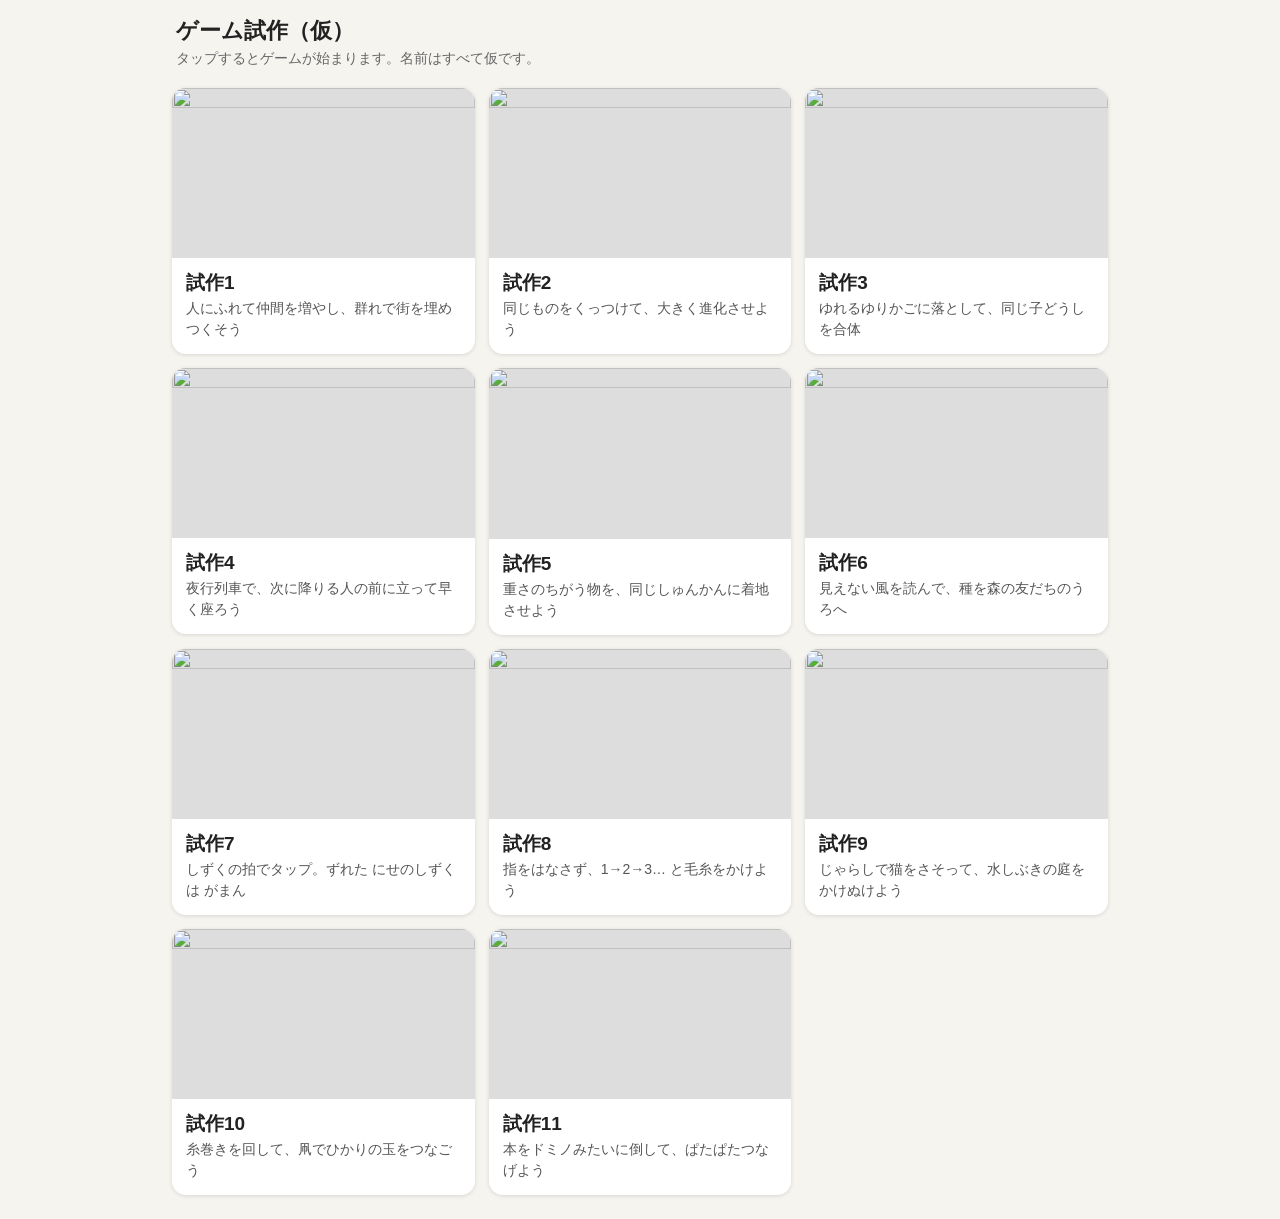
==== index.html @ c4b5fe68 "Add site" ====
<!DOCTYPE html>
<html lang="ja">
<head>
<meta charset="utf-8">
<meta name="viewport" content="width=device-width,initial-scale=1,viewport-fit=cover">
<title>ゲーム試作（仮）</title>
<link rel="icon" href="data:,">
<style>
*{box-sizing:border-box}
body{margin:0;font-family:-apple-system,BlinkMacSystemFont,"Hiragino Sans","Noto Sans JP",sans-serif;background:#f6f4ef;color:#222;-webkit-text-size-adjust:100%}
header{padding:calc(16px + env(safe-area-inset-top)) 16px 8px;max-width:960px;margin:0 auto}
h1{font-size:22px;margin:0 0 4px}
header p{margin:0;color:#666;font-size:14px}
ul{list-style:none;margin:0 auto;padding:12px 12px calc(24px + env(safe-area-inset-bottom));max-width:960px;display:grid;grid-template-columns:repeat(auto-fill,minmax(280px,1fr));gap:14px}
.card{display:block;background:#fff;border-radius:14px;overflow:hidden;text-decoration:none;color:inherit;box-shadow:0 1px 4px rgba(0,0,0,.12);-webkit-tap-highlight-color:transparent}
.card:active{transform:scale(.98)}
.card img{display:block;width:100%;height:auto;aspect-ratio:16/9;object-fit:cover;background:#ddd}
.t{display:block;font-size:19px;font-weight:700;padding:12px 14px 2px}
.d{display:block;font-size:14px;color:#555;padding:0 14px 14px;line-height:1.5}
</style>
</head>
<body>
<header>
<h1>ゲーム試作（仮）</h1>
<p>タップするとゲームが始まります。名前はすべて仮です。</p>
</header>
<ul>
  <li><a class="card" href="shisaku1/"><img src="shisaku1/thumb.jpg" alt="" width="640" height="360" loading="lazy"><span class="t">試作1</span><span class="d">人にふれて仲間を増やし、群れで街を埋めつくそう</span></a></li>
  <li><a class="card" href="shisaku2/"><img src="shisaku2/thumb.jpg" alt="" width="640" height="360" loading="lazy"><span class="t">試作2</span><span class="d">同じものをくっつけて、大きく進化させよう</span></a></li>
  <li><a class="card" href="shisaku3/"><img src="shisaku3/thumb.jpg" alt="" width="640" height="360" loading="lazy"><span class="t">試作3</span><span class="d">ゆれるゆりかごに落として、同じ子どうしを合体</span></a></li>
  <li><a class="card" href="shisaku4/"><img src="shisaku4/thumb.jpg" alt="" width="640" height="360" loading="lazy"><span class="t">試作4</span><span class="d">夜行列車で、次に降りる人の前に立って早く座ろう</span></a></li>
  <li><a class="card" href="shisaku5/"><img src="shisaku5/thumb.jpg" alt="" width="640" height="360" loading="lazy"><span class="t">試作5</span><span class="d">重さのちがう物を、同じしゅんかんに着地させよう</span></a></li>
  <li><a class="card" href="shisaku6/"><img src="shisaku6/thumb.jpg" alt="" width="640" height="360" loading="lazy"><span class="t">試作6</span><span class="d">見えない風を読んで、種を森の友だちのうろへ</span></a></li>
  <li><a class="card" href="shisaku7/"><img src="shisaku7/thumb.jpg" alt="" width="640" height="360" loading="lazy"><span class="t">試作7</span><span class="d">しずくの拍でタップ。ずれた にせのしずくは がまん</span></a></li>
  <li><a class="card" href="shisaku8/"><img src="shisaku8/thumb.jpg" alt="" width="640" height="360" loading="lazy"><span class="t">試作8</span><span class="d">指をはなさず、1→2→3… と毛糸をかけよう</span></a></li>
  <li><a class="card" href="shisaku9/"><img src="shisaku9/thumb.jpg" alt="" width="640" height="360" loading="lazy"><span class="t">試作9</span><span class="d">じゃらしで猫をさそって、水しぶきの庭をかけぬけよう</span></a></li>
  <li><a class="card" href="shisaku10/"><img src="shisaku10/thumb.jpg" alt="" width="640" height="360" loading="lazy"><span class="t">試作10</span><span class="d">糸巻きを回して、凧でひかりの玉をつなごう</span></a></li>
  <li><a class="card" href="shisaku11/"><img src="shisaku11/thumb.jpg" alt="" width="640" height="360" loading="lazy"><span class="t">試作11</span><span class="d">本をドミノみたいに倒して、ぱたぱたつなげよう</span></a></li>
</ul>
</body>
</html>
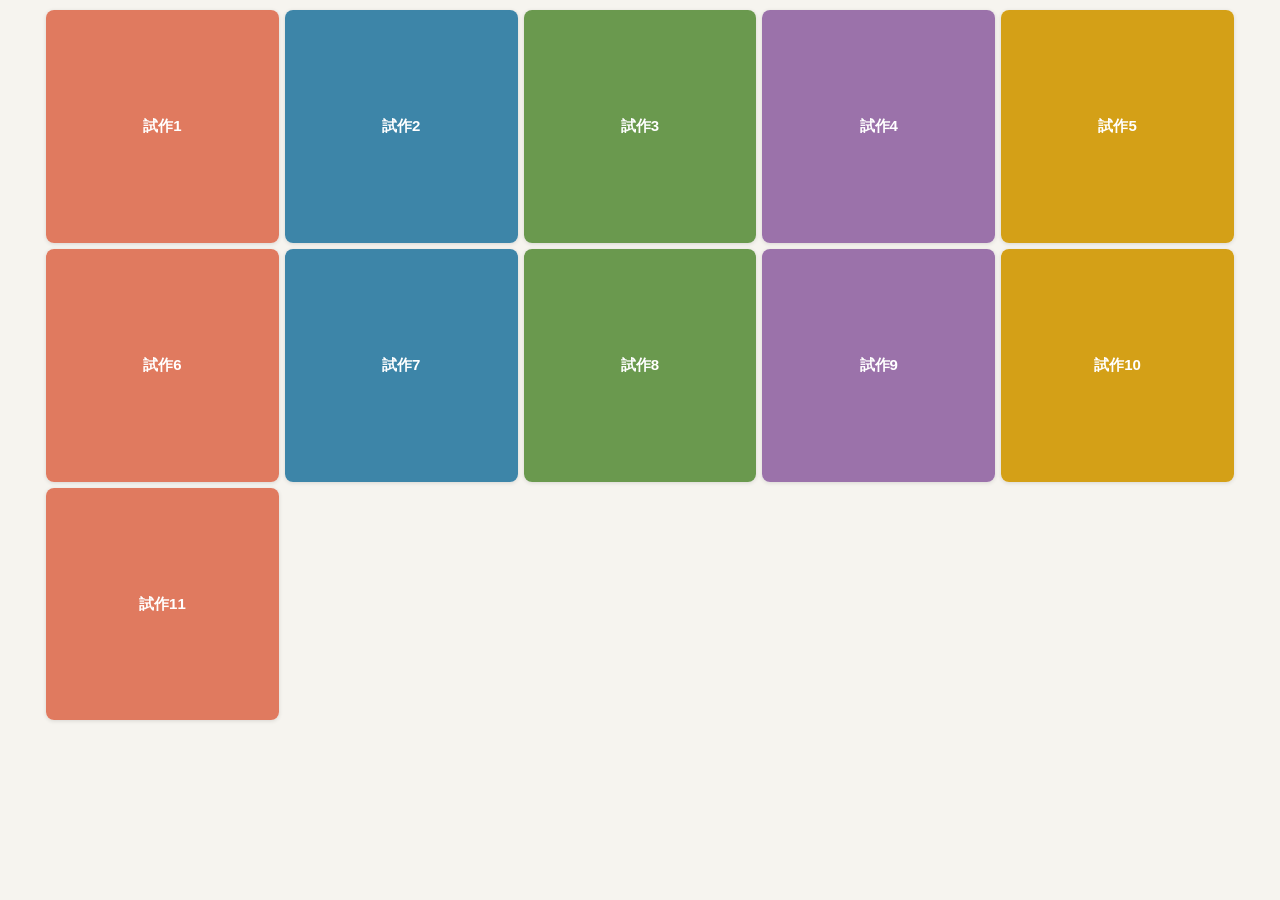
==== commit 1e8c05b9: "Update index" ====
--- a/index.html
+++ b/index.html
@@ -3,7 +3,7 @@
 <head>
 <meta charset="utf-8">
 <meta name="viewport" content="width=device-width,initial-scale=1,viewport-fit=cover">
-<title>ゲーム試作（仮）</title>
+<title>試作</title>
 <link rel="icon" href="data:,">
 <style>
 *{box-sizing:border-box}
@@ -11,31 +11,28 @@
 header{padding:calc(16px + env(safe-area-inset-top)) 16px 8px;max-width:960px;margin:0 auto}
 h1{font-size:22px;margin:0 0 4px}
 header p{margin:0;color:#666;font-size:14px}
-ul{list-style:none;margin:0 auto;padding:12px 12px calc(24px + env(safe-area-inset-bottom));max-width:960px;display:grid;grid-template-columns:repeat(auto-fill,minmax(280px,1fr));gap:14px}
-.card{display:block;background:#fff;border-radius:14px;overflow:hidden;text-decoration:none;color:inherit;box-shadow:0 1px 4px rgba(0,0,0,.12);-webkit-tap-highlight-color:transparent}
+ul{list-style:none;margin:0 auto;padding:calc(10px + env(safe-area-inset-top)) 6px calc(16px + env(safe-area-inset-bottom));max-width:1200px;display:grid;grid-template-columns:repeat(5,1fr);gap:6px}
+.card{display:block;background:#fff;border-radius:8px;overflow:hidden;text-decoration:none;color:inherit;box-shadow:0 1px 4px rgba(0,0,0,.12);-webkit-tap-highlight-color:transparent}
 .card:active{transform:scale(.98)}
-.card img{display:block;width:100%;height:auto;aspect-ratio:16/9;object-fit:cover;background:#ddd}
-.t{display:block;font-size:19px;font-weight:700;padding:12px 14px 2px}
+.card img{display:block;width:100%;height:auto;aspect-ratio:1/1;object-fit:cover;background:#ddd}
+.t{display:flex;align-items:center;justify-content:center;aspect-ratio:1/1;font-size:15px;font-weight:700;color:#fff}
+li:nth-child(5n+1) .t{background:#e07a5f}li:nth-child(5n+2) .t{background:#3d85a8}li:nth-child(5n+3) .t{background:#6a994e}li:nth-child(5n+4) .t{background:#9b72aa}li:nth-child(5n) .t{background:#d4a017}
 .d{display:block;font-size:14px;color:#555;padding:0 14px 14px;line-height:1.5}
 </style>
 </head>
 <body>
-<header>
-<h1>ゲーム試作（仮）</h1>
-<p>タップするとゲームが始まります。名前はすべて仮です。</p>
-</header>
 <ul>
-  <li><a class="card" href="shisaku1/"><img src="shisaku1/thumb.jpg" alt="" width="640" height="360" loading="lazy"><span class="t">試作1</span><span class="d">人にふれて仲間を増やし、群れで街を埋めつくそう</span></a></li>
-  <li><a class="card" href="shisaku2/"><img src="shisaku2/thumb.jpg" alt="" width="640" height="360" loading="lazy"><span class="t">試作2</span><span class="d">同じものをくっつけて、大きく進化させよう</span></a></li>
-  <li><a class="card" href="shisaku3/"><img src="shisaku3/thumb.jpg" alt="" width="640" height="360" loading="lazy"><span class="t">試作3</span><span class="d">ゆれるゆりかごに落として、同じ子どうしを合体</span></a></li>
-  <li><a class="card" href="shisaku4/"><img src="shisaku4/thumb.jpg" alt="" width="640" height="360" loading="lazy"><span class="t">試作4</span><span class="d">夜行列車で、次に降りる人の前に立って早く座ろう</span></a></li>
-  <li><a class="card" href="shisaku5/"><img src="shisaku5/thumb.jpg" alt="" width="640" height="360" loading="lazy"><span class="t">試作5</span><span class="d">重さのちがう物を、同じしゅんかんに着地させよう</span></a></li>
-  <li><a class="card" href="shisaku6/"><img src="shisaku6/thumb.jpg" alt="" width="640" height="360" loading="lazy"><span class="t">試作6</span><span class="d">見えない風を読んで、種を森の友だちのうろへ</span></a></li>
-  <li><a class="card" href="shisaku7/"><img src="shisaku7/thumb.jpg" alt="" width="640" height="360" loading="lazy"><span class="t">試作7</span><span class="d">しずくの拍でタップ。ずれた にせのしずくは がまん</span></a></li>
-  <li><a class="card" href="shisaku8/"><img src="shisaku8/thumb.jpg" alt="" width="640" height="360" loading="lazy"><span class="t">試作8</span><span class="d">指をはなさず、1→2→3… と毛糸をかけよう</span></a></li>
-  <li><a class="card" href="shisaku9/"><img src="shisaku9/thumb.jpg" alt="" width="640" height="360" loading="lazy"><span class="t">試作9</span><span class="d">じゃらしで猫をさそって、水しぶきの庭をかけぬけよう</span></a></li>
-  <li><a class="card" href="shisaku10/"><img src="shisaku10/thumb.jpg" alt="" width="640" height="360" loading="lazy"><span class="t">試作10</span><span class="d">糸巻きを回して、凧でひかりの玉をつなごう</span></a></li>
-  <li><a class="card" href="shisaku11/"><img src="shisaku11/thumb.jpg" alt="" width="640" height="360" loading="lazy"><span class="t">試作11</span><span class="d">本をドミノみたいに倒して、ぱたぱたつなげよう</span></a></li>
+  <li><a class="card" href="shisaku1/"><span class="t">試作1</span></a></li>
+  <li><a class="card" href="shisaku2/"><span class="t">試作2</span></a></li>
+  <li><a class="card" href="shisaku3/"><span class="t">試作3</span></a></li>
+  <li><a class="card" href="shisaku4/"><span class="t">試作4</span></a></li>
+  <li><a class="card" href="shisaku5/"><span class="t">試作5</span></a></li>
+  <li><a class="card" href="shisaku6/"><span class="t">試作6</span></a></li>
+  <li><a class="card" href="shisaku7/"><span class="t">試作7</span></a></li>
+  <li><a class="card" href="shisaku8/"><span class="t">試作8</span></a></li>
+  <li><a class="card" href="shisaku9/"><span class="t">試作9</span></a></li>
+  <li><a class="card" href="shisaku10/"><span class="t">試作10</span></a></li>
+  <li><a class="card" href="shisaku11/"><span class="t">試作11</span></a></li>
 </ul>
 </body>
 </html>
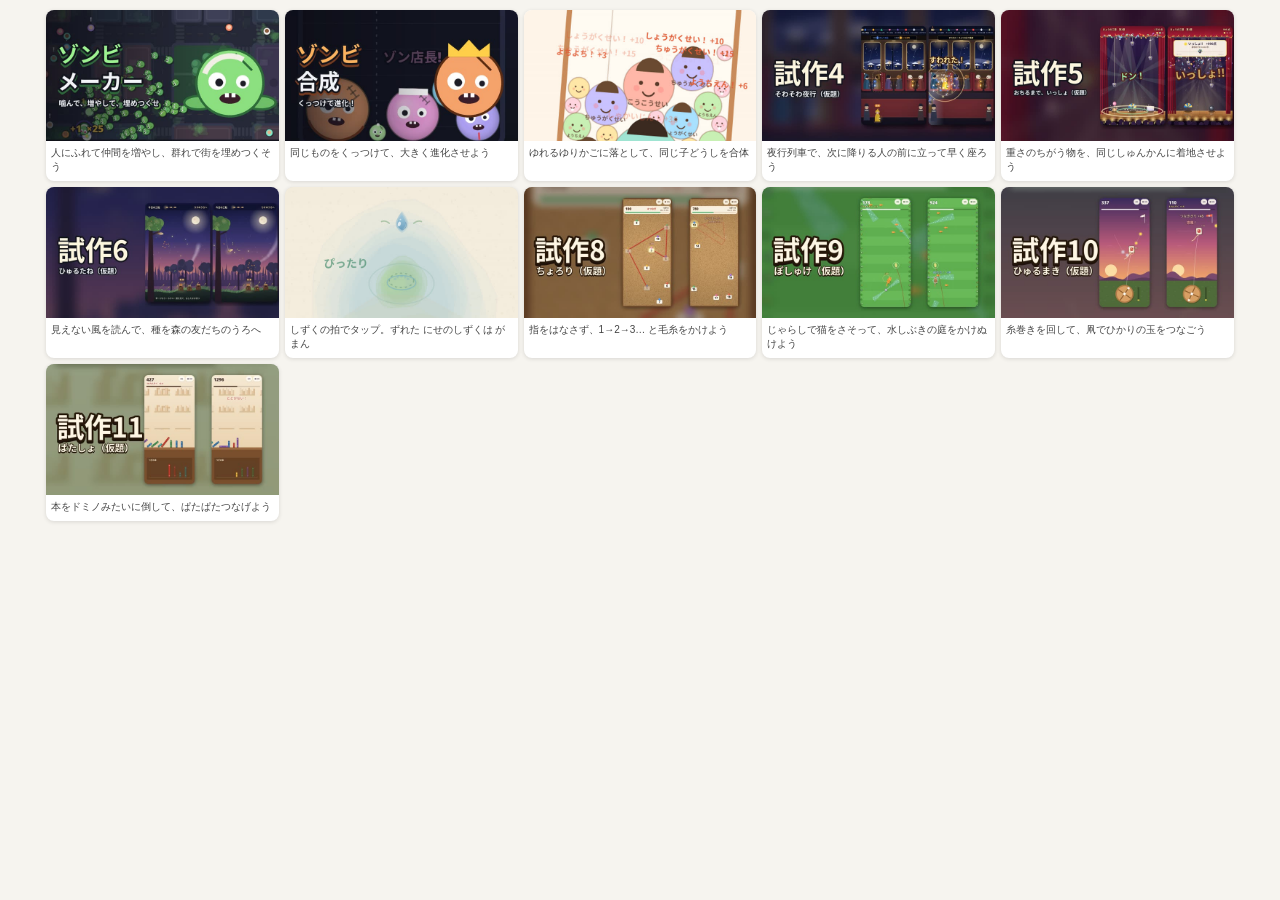
==== commit 9a0597cc: "Update index" ====
--- a/index.html
+++ b/index.html
@@ -8,31 +8,26 @@
 <style>
 *{box-sizing:border-box}
 body{margin:0;font-family:-apple-system,BlinkMacSystemFont,"Hiragino Sans","Noto Sans JP",sans-serif;background:#f6f4ef;color:#222;-webkit-text-size-adjust:100%}
-header{padding:calc(16px + env(safe-area-inset-top)) 16px 8px;max-width:960px;margin:0 auto}
-h1{font-size:22px;margin:0 0 4px}
-header p{margin:0;color:#666;font-size:14px}
 ul{list-style:none;margin:0 auto;padding:calc(10px + env(safe-area-inset-top)) 6px calc(16px + env(safe-area-inset-bottom));max-width:1200px;display:grid;grid-template-columns:repeat(5,1fr);gap:6px}
-.card{display:block;background:#fff;border-radius:8px;overflow:hidden;text-decoration:none;color:inherit;box-shadow:0 1px 4px rgba(0,0,0,.12);-webkit-tap-highlight-color:transparent}
+.card{display:block;background:#fff;border-radius:8px;overflow:hidden;text-decoration:none;color:inherit;box-shadow:0 1px 4px rgba(0,0,0,.12);-webkit-tap-highlight-color:transparent;height:100%}
 .card:active{transform:scale(.98)}
-.card img{display:block;width:100%;height:auto;aspect-ratio:1/1;object-fit:cover;background:#ddd}
-.t{display:flex;align-items:center;justify-content:center;aspect-ratio:1/1;font-size:15px;font-weight:700;color:#fff}
-li:nth-child(5n+1) .t{background:#e07a5f}li:nth-child(5n+2) .t{background:#3d85a8}li:nth-child(5n+3) .t{background:#6a994e}li:nth-child(5n+4) .t{background:#9b72aa}li:nth-child(5n) .t{background:#d4a017}
-.d{display:block;font-size:14px;color:#555;padding:0 14px 14px;line-height:1.5}
+.card img{display:block;width:100%;height:auto;aspect-ratio:16/9;object-fit:cover;background:#ddd}
+.d{display:block;font-size:10px;color:#444;padding:5px 5px 7px;line-height:1.4}
 </style>
 </head>
 <body>
 <ul>
-  <li><a class="card" href="shisaku1/"><span class="t">試作1</span></a></li>
-  <li><a class="card" href="shisaku2/"><span class="t">試作2</span></a></li>
-  <li><a class="card" href="shisaku3/"><span class="t">試作3</span></a></li>
-  <li><a class="card" href="shisaku4/"><span class="t">試作4</span></a></li>
-  <li><a class="card" href="shisaku5/"><span class="t">試作5</span></a></li>
-  <li><a class="card" href="shisaku6/"><span class="t">試作6</span></a></li>
-  <li><a class="card" href="shisaku7/"><span class="t">試作7</span></a></li>
-  <li><a class="card" href="shisaku8/"><span class="t">試作8</span></a></li>
-  <li><a class="card" href="shisaku9/"><span class="t">試作9</span></a></li>
-  <li><a class="card" href="shisaku10/"><span class="t">試作10</span></a></li>
-  <li><a class="card" href="shisaku11/"><span class="t">試作11</span></a></li>
+  <li><a class="card" href="shisaku1/"><img src="shisaku1/thumb.jpg" alt="" width="640" height="360" loading="lazy"><span class="d">人にふれて仲間を増やし、群れで街を埋めつくそう</span></a></li>
+  <li><a class="card" href="shisaku2/"><img src="shisaku2/thumb.jpg" alt="" width="640" height="360" loading="lazy"><span class="d">同じものをくっつけて、大きく進化させよう</span></a></li>
+  <li><a class="card" href="shisaku3/"><img src="shisaku3/thumb.jpg" alt="" width="640" height="360" loading="lazy"><span class="d">ゆれるゆりかごに落として、同じ子どうしを合体</span></a></li>
+  <li><a class="card" href="shisaku4/"><img src="shisaku4/thumb.jpg" alt="" width="640" height="360" loading="lazy"><span class="d">夜行列車で、次に降りる人の前に立って早く座ろう</span></a></li>
+  <li><a class="card" href="shisaku5/"><img src="shisaku5/thumb.jpg" alt="" width="640" height="360" loading="lazy"><span class="d">重さのちがう物を、同じしゅんかんに着地させよう</span></a></li>
+  <li><a class="card" href="shisaku6/"><img src="shisaku6/thumb.jpg" alt="" width="640" height="360" loading="lazy"><span class="d">見えない風を読んで、種を森の友だちのうろへ</span></a></li>
+  <li><a class="card" href="shisaku7/"><img src="shisaku7/thumb.jpg" alt="" width="640" height="360" loading="lazy"><span class="d">しずくの拍でタップ。ずれた にせのしずくは がまん</span></a></li>
+  <li><a class="card" href="shisaku8/"><img src="shisaku8/thumb.jpg" alt="" width="640" height="360" loading="lazy"><span class="d">指をはなさず、1→2→3… と毛糸をかけよう</span></a></li>
+  <li><a class="card" href="shisaku9/"><img src="shisaku9/thumb.jpg" alt="" width="640" height="360" loading="lazy"><span class="d">じゃらしで猫をさそって、水しぶきの庭をかけぬけよう</span></a></li>
+  <li><a class="card" href="shisaku10/"><img src="shisaku10/thumb.jpg" alt="" width="640" height="360" loading="lazy"><span class="d">糸巻きを回して、凧でひかりの玉をつなごう</span></a></li>
+  <li><a class="card" href="shisaku11/"><img src="shisaku11/thumb.jpg" alt="" width="640" height="360" loading="lazy"><span class="d">本をドミノみたいに倒して、ぱたぱたつなげよう</span></a></li>
 </ul>
 </body>
 </html>
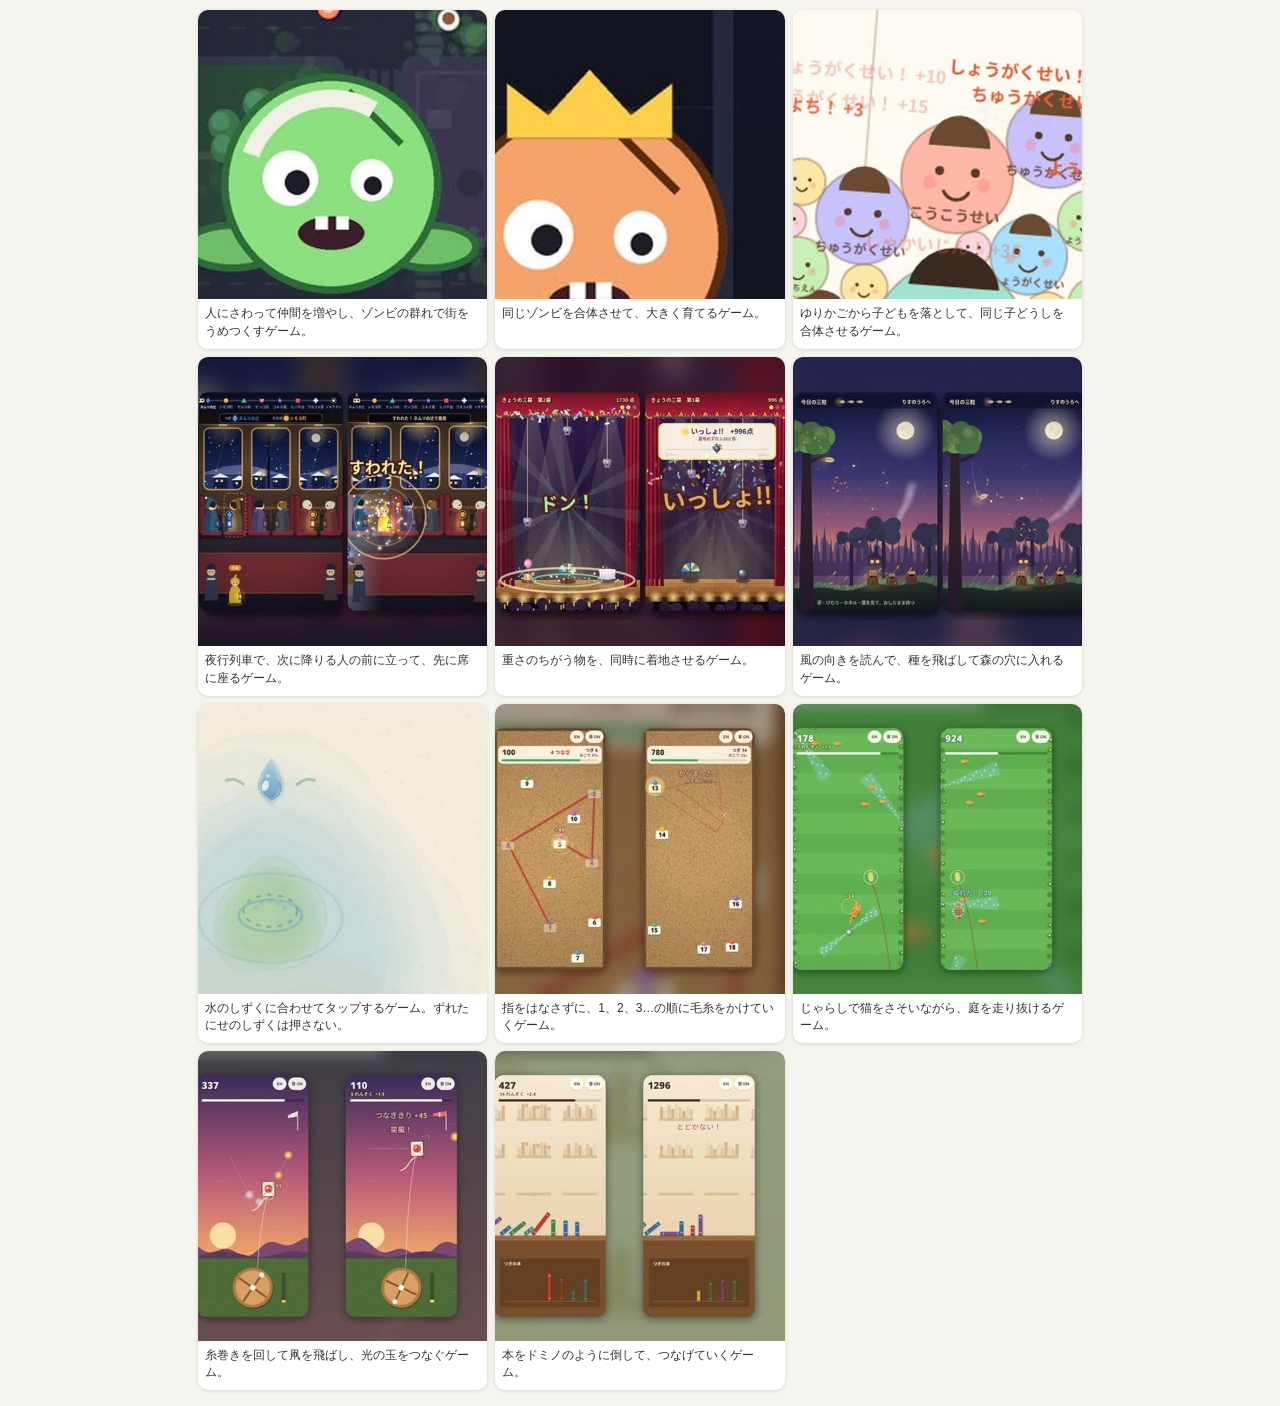
==== commit bbdcce9f: "Update index" ====
--- a/index.html
+++ b/index.html
@@ -8,26 +8,26 @@
 <style>
 *{box-sizing:border-box}
 body{margin:0;font-family:-apple-system,BlinkMacSystemFont,"Hiragino Sans","Noto Sans JP",sans-serif;background:#f6f4ef;color:#222;-webkit-text-size-adjust:100%}
-ul{list-style:none;margin:0 auto;padding:calc(10px + env(safe-area-inset-top)) 6px calc(16px + env(safe-area-inset-bottom));max-width:1200px;display:grid;grid-template-columns:repeat(5,1fr);gap:6px}
-.card{display:block;background:#fff;border-radius:8px;overflow:hidden;text-decoration:none;color:inherit;box-shadow:0 1px 4px rgba(0,0,0,.12);-webkit-tap-highlight-color:transparent;height:100%}
+ul{list-style:none;margin:0 auto;padding:calc(10px + env(safe-area-inset-top)) 8px calc(16px + env(safe-area-inset-bottom));max-width:900px;display:grid;grid-template-columns:repeat(3,1fr);gap:8px}
+.card{display:block;background:#fff;border-radius:10px;overflow:hidden;text-decoration:none;color:inherit;box-shadow:0 1px 4px rgba(0,0,0,.12);-webkit-tap-highlight-color:transparent;height:100%}
 .card:active{transform:scale(.98)}
-.card img{display:block;width:100%;height:auto;aspect-ratio:16/9;object-fit:cover;background:#ddd}
-.d{display:block;font-size:10px;color:#444;padding:5px 5px 7px;line-height:1.4}
+.card img{display:block;width:100%;height:auto;aspect-ratio:1/1;object-fit:cover;background:#ddd}
+.d{display:block;font-size:12px;color:#333;padding:6px 7px 9px;line-height:1.45}
 </style>
 </head>
 <body>
 <ul>
-  <li><a class="card" href="shisaku1/"><img src="shisaku1/thumb.jpg" alt="" width="640" height="360" loading="lazy"><span class="d">人にふれて仲間を増やし、群れで街を埋めつくそう</span></a></li>
-  <li><a class="card" href="shisaku2/"><img src="shisaku2/thumb.jpg" alt="" width="640" height="360" loading="lazy"><span class="d">同じものをくっつけて、大きく進化させよう</span></a></li>
-  <li><a class="card" href="shisaku3/"><img src="shisaku3/thumb.jpg" alt="" width="640" height="360" loading="lazy"><span class="d">ゆれるゆりかごに落として、同じ子どうしを合体</span></a></li>
-  <li><a class="card" href="shisaku4/"><img src="shisaku4/thumb.jpg" alt="" width="640" height="360" loading="lazy"><span class="d">夜行列車で、次に降りる人の前に立って早く座ろう</span></a></li>
-  <li><a class="card" href="shisaku5/"><img src="shisaku5/thumb.jpg" alt="" width="640" height="360" loading="lazy"><span class="d">重さのちがう物を、同じしゅんかんに着地させよう</span></a></li>
-  <li><a class="card" href="shisaku6/"><img src="shisaku6/thumb.jpg" alt="" width="640" height="360" loading="lazy"><span class="d">見えない風を読んで、種を森の友だちのうろへ</span></a></li>
-  <li><a class="card" href="shisaku7/"><img src="shisaku7/thumb.jpg" alt="" width="640" height="360" loading="lazy"><span class="d">しずくの拍でタップ。ずれた にせのしずくは がまん</span></a></li>
-  <li><a class="card" href="shisaku8/"><img src="shisaku8/thumb.jpg" alt="" width="640" height="360" loading="lazy"><span class="d">指をはなさず、1→2→3… と毛糸をかけよう</span></a></li>
-  <li><a class="card" href="shisaku9/"><img src="shisaku9/thumb.jpg" alt="" width="640" height="360" loading="lazy"><span class="d">じゃらしで猫をさそって、水しぶきの庭をかけぬけよう</span></a></li>
-  <li><a class="card" href="shisaku10/"><img src="shisaku10/thumb.jpg" alt="" width="640" height="360" loading="lazy"><span class="d">糸巻きを回して、凧でひかりの玉をつなごう</span></a></li>
-  <li><a class="card" href="shisaku11/"><img src="shisaku11/thumb.jpg" alt="" width="640" height="360" loading="lazy"><span class="d">本をドミノみたいに倒して、ぱたぱたつなげよう</span></a></li>
+  <li><a class="card" href="shisaku1/"><img src="t/1.jpg" alt="" width="480" height="480" loading="lazy"><span class="d">人にさわって仲間を増やし、ゾンビの群れで街をうめつくすゲーム。</span></a></li>
+  <li><a class="card" href="shisaku2/"><img src="t/2.jpg" alt="" width="480" height="480" loading="lazy"><span class="d">同じゾンビを合体させて、大きく育てるゲーム。</span></a></li>
+  <li><a class="card" href="shisaku3/"><img src="t/3.jpg" alt="" width="480" height="480" loading="lazy"><span class="d">ゆりかごから子どもを落として、同じ子どうしを合体させるゲーム。</span></a></li>
+  <li><a class="card" href="shisaku4/"><img src="t/4.jpg" alt="" width="480" height="480" loading="lazy"><span class="d">夜行列車で、次に降りる人の前に立って、先に席に座るゲーム。</span></a></li>
+  <li><a class="card" href="shisaku5/"><img src="t/5.jpg" alt="" width="480" height="480" loading="lazy"><span class="d">重さのちがう物を、同時に着地させるゲーム。</span></a></li>
+  <li><a class="card" href="shisaku6/"><img src="t/6.jpg" alt="" width="480" height="480" loading="lazy"><span class="d">風の向きを読んで、種を飛ばして森の穴に入れるゲーム。</span></a></li>
+  <li><a class="card" href="shisaku7/"><img src="t/7.jpg" alt="" width="480" height="480" loading="lazy"><span class="d">水のしずくに合わせてタップするゲーム。ずれたにせのしずくは押さない。</span></a></li>
+  <li><a class="card" href="shisaku8/"><img src="t/8.jpg" alt="" width="480" height="480" loading="lazy"><span class="d">指をはなさずに、1、2、3…の順に毛糸をかけていくゲーム。</span></a></li>
+  <li><a class="card" href="shisaku9/"><img src="t/9.jpg" alt="" width="480" height="480" loading="lazy"><span class="d">じゃらしで猫をさそいながら、庭を走り抜けるゲーム。</span></a></li>
+  <li><a class="card" href="shisaku10/"><img src="t/10.jpg" alt="" width="480" height="480" loading="lazy"><span class="d">糸巻きを回して凧を飛ばし、光の玉をつなぐゲーム。</span></a></li>
+  <li><a class="card" href="shisaku11/"><img src="t/11.jpg" alt="" width="480" height="480" loading="lazy"><span class="d">本をドミノのように倒して、つなげていくゲーム。</span></a></li>
 </ul>
 </body>
 </html>
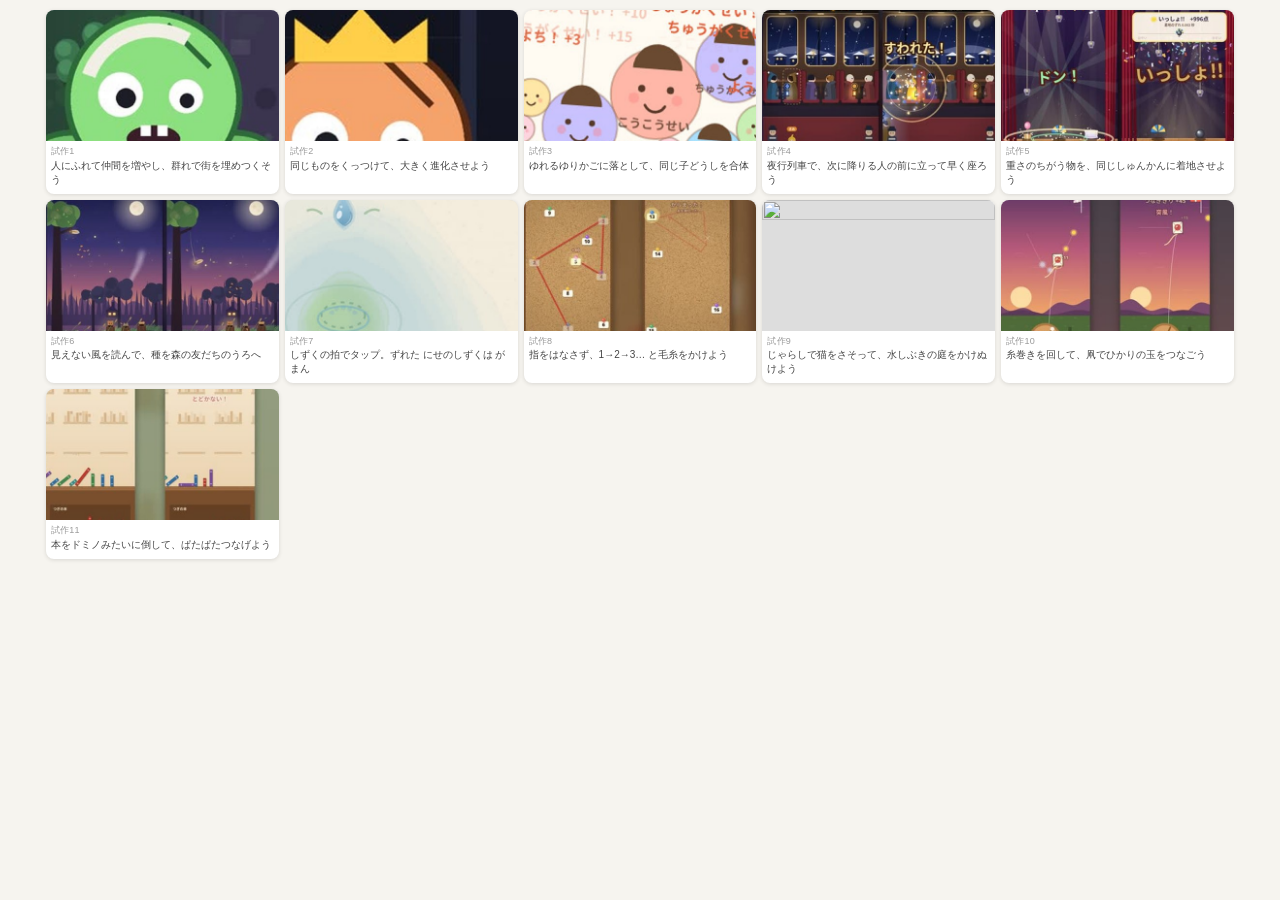
==== commit 3b32647e: "Add files via upload" ====
--- a/index.html
+++ b/index.html
@@ -8,26 +8,27 @@
 <style>
 *{box-sizing:border-box}
 body{margin:0;font-family:-apple-system,BlinkMacSystemFont,"Hiragino Sans","Noto Sans JP",sans-serif;background:#f6f4ef;color:#222;-webkit-text-size-adjust:100%}
-ul{list-style:none;margin:0 auto;padding:calc(10px + env(safe-area-inset-top)) 8px calc(16px + env(safe-area-inset-bottom));max-width:900px;display:grid;grid-template-columns:repeat(3,1fr);gap:8px}
-.card{display:block;background:#fff;border-radius:10px;overflow:hidden;text-decoration:none;color:inherit;box-shadow:0 1px 4px rgba(0,0,0,.12);-webkit-tap-highlight-color:transparent;height:100%}
+ul{list-style:none;margin:0 auto;padding:calc(10px + env(safe-area-inset-top)) 6px calc(16px + env(safe-area-inset-bottom));max-width:1200px;display:grid;grid-template-columns:repeat(5,1fr);gap:6px}
+.card{display:block;background:#fff;border-radius:8px;overflow:hidden;text-decoration:none;color:inherit;box-shadow:0 1px 4px rgba(0,0,0,.12);-webkit-tap-highlight-color:transparent;height:100%}
 .card:active{transform:scale(.98)}
-.card img{display:block;width:100%;height:auto;aspect-ratio:1/1;object-fit:cover;background:#ddd}
-.d{display:block;font-size:12px;color:#333;padding:6px 7px 9px;line-height:1.45}
+.card img{display:block;width:100%;height:auto;aspect-ratio:16/9;object-fit:cover;background:#ddd}
+.d{display:block;font-size:10px;color:#444;padding:5px 5px 7px;line-height:1.4}
+.n{display:block;font-size:9px;color:#999;line-height:1.3;margin-bottom:1px;letter-spacing:.02em}
 </style>
 </head>
 <body>
 <ul>
-  <li><a class="card" href="shisaku1/"><img src="t/1.jpg" alt="" width="480" height="480" loading="lazy"><span class="d">人にさわって仲間を増やし、ゾンビの群れで街をうめつくすゲーム。</span></a></li>
-  <li><a class="card" href="shisaku2/"><img src="t/2.jpg" alt="" width="480" height="480" loading="lazy"><span class="d">同じゾンビを合体させて、大きく育てるゲーム。</span></a></li>
-  <li><a class="card" href="shisaku3/"><img src="t/3.jpg" alt="" width="480" height="480" loading="lazy"><span class="d">ゆりかごから子どもを落として、同じ子どうしを合体させるゲーム。</span></a></li>
-  <li><a class="card" href="shisaku4/"><img src="t/4.jpg" alt="" width="480" height="480" loading="lazy"><span class="d">夜行列車で、次に降りる人の前に立って、先に席に座るゲーム。</span></a></li>
-  <li><a class="card" href="shisaku5/"><img src="t/5.jpg" alt="" width="480" height="480" loading="lazy"><span class="d">重さのちがう物を、同時に着地させるゲーム。</span></a></li>
-  <li><a class="card" href="shisaku6/"><img src="t/6.jpg" alt="" width="480" height="480" loading="lazy"><span class="d">風の向きを読んで、種を飛ばして森の穴に入れるゲーム。</span></a></li>
-  <li><a class="card" href="shisaku7/"><img src="t/7.jpg" alt="" width="480" height="480" loading="lazy"><span class="d">水のしずくに合わせてタップするゲーム。ずれたにせのしずくは押さない。</span></a></li>
-  <li><a class="card" href="shisaku8/"><img src="t/8.jpg" alt="" width="480" height="480" loading="lazy"><span class="d">指をはなさずに、1、2、3…の順に毛糸をかけていくゲーム。</span></a></li>
-  <li><a class="card" href="shisaku9/"><img src="t/9.jpg" alt="" width="480" height="480" loading="lazy"><span class="d">じゃらしで猫をさそいながら、庭を走り抜けるゲーム。</span></a></li>
-  <li><a class="card" href="shisaku10/"><img src="t/10.jpg" alt="" width="480" height="480" loading="lazy"><span class="d">糸巻きを回して凧を飛ばし、光の玉をつなぐゲーム。</span></a></li>
-  <li><a class="card" href="shisaku11/"><img src="t/11.jpg" alt="" width="480" height="480" loading="lazy"><span class="d">本をドミノのように倒して、つなげていくゲーム。</span></a></li>
+  <li><a class="card" href="shisaku1/"><img src="shisaku1/thumb2.jpg" alt="" width="640" height="360" loading="lazy"><span class="d"><span class="n">試作1</span>人にふれて仲間を増やし、群れで街を埋めつくそう</span></a></li>
+  <li><a class="card" href="shisaku2/"><img src="shisaku2/thumb2.jpg" alt="" width="640" height="360" loading="lazy"><span class="d"><span class="n">試作2</span>同じものをくっつけて、大きく進化させよう</span></a></li>
+  <li><a class="card" href="shisaku3/"><img src="shisaku3/thumb2.jpg" alt="" width="640" height="360" loading="lazy"><span class="d"><span class="n">試作3</span>ゆれるゆりかごに落として、同じ子どうしを合体</span></a></li>
+  <li><a class="card" href="shisaku4/"><img src="shisaku4/thumb2.jpg" alt="" width="640" height="360" loading="lazy"><span class="d"><span class="n">試作4</span>夜行列車で、次に降りる人の前に立って早く座ろう</span></a></li>
+  <li><a class="card" href="shisaku5/"><img src="shisaku5/thumb2.jpg" alt="" width="640" height="360" loading="lazy"><span class="d"><span class="n">試作5</span>重さのちがう物を、同じしゅんかんに着地させよう</span></a></li>
+  <li><a class="card" href="shisaku6/"><img src="shisaku6/thumb2.jpg" alt="" width="640" height="360" loading="lazy"><span class="d"><span class="n">試作6</span>見えない風を読んで、種を森の友だちのうろへ</span></a></li>
+  <li><a class="card" href="shisaku7/"><img src="shisaku7/thumb2.jpg" alt="" width="640" height="360" loading="lazy"><span class="d"><span class="n">試作7</span>しずくの拍でタップ。ずれた にせのしずくは がまん</span></a></li>
+  <li><a class="card" href="shisaku8/"><img src="shisaku8/thumb2.jpg" alt="" width="640" height="360" loading="lazy"><span class="d"><span class="n">試作8</span>指をはなさず、1→2→3… と毛糸をかけよう</span></a></li>
+  <li><a class="card" href="shisaku9/"><img src="shisaku9/thumb2.jpg" alt="" width="640" height="360" loading="lazy"><span class="d"><span class="n">試作9</span>じゃらしで猫をさそって、水しぶきの庭をかけぬけよう</span></a></li>
+  <li><a class="card" href="shisaku10/"><img src="shisaku10/thumb2.jpg" alt="" width="640" height="360" loading="lazy"><span class="d"><span class="n">試作10</span>糸巻きを回して、凧でひかりの玉をつなごう</span></a></li>
+  <li><a class="card" href="shisaku11/"><img src="shisaku11/thumb2.jpg" alt="" width="640" height="360" loading="lazy"><span class="d"><span class="n">試作11</span>本をドミノみたいに倒して、ぱたぱたつなげよう</span></a></li>
 </ul>
 </body>
 </html>
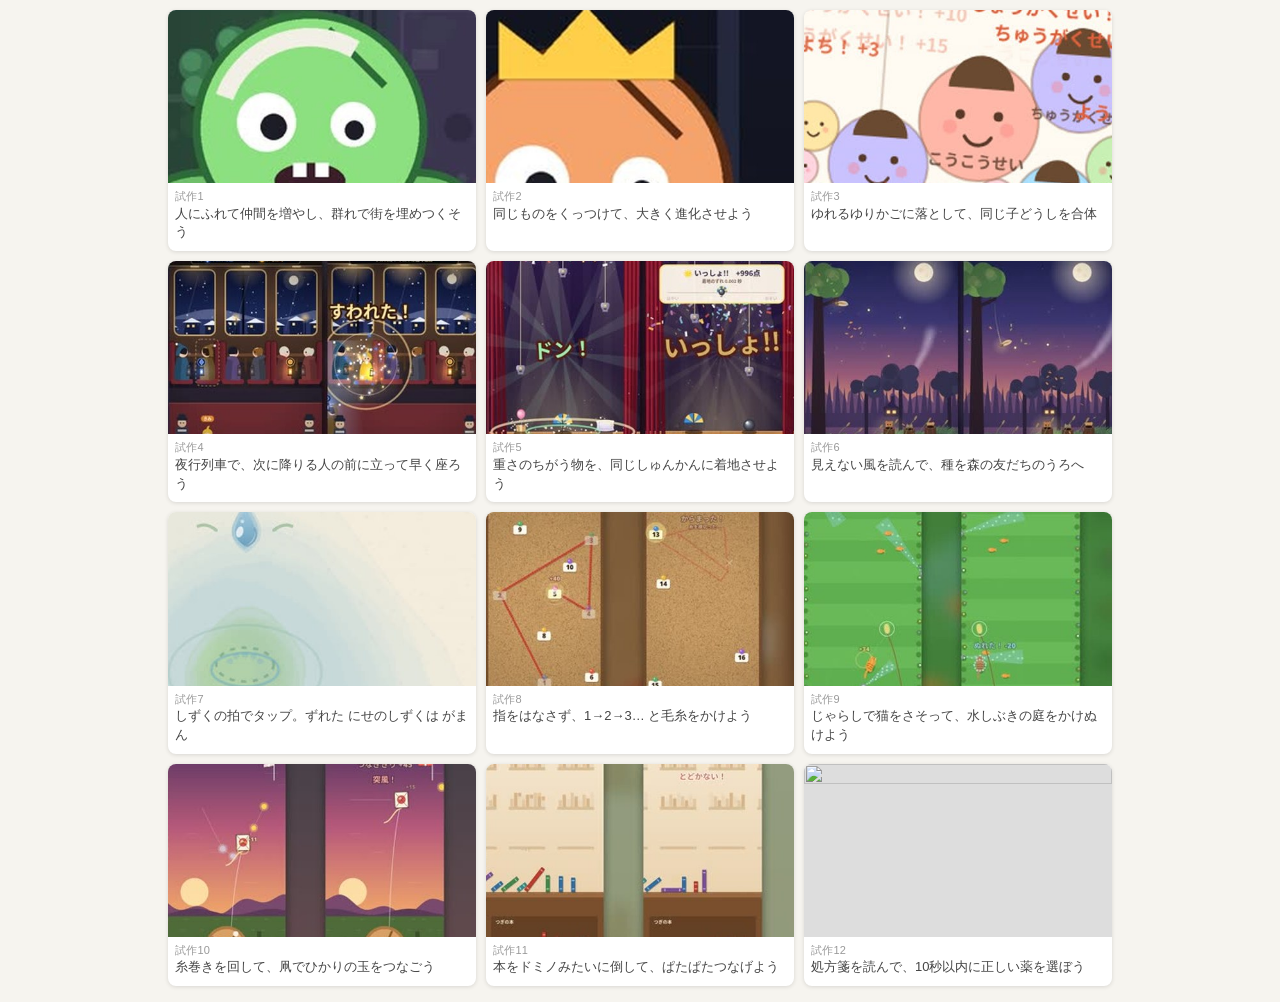
==== commit 74f1374a: "Add prototype 12, three-column list" ====
--- a/index.html
+++ b/index.html
@@ -8,12 +8,12 @@
 <style>
 *{box-sizing:border-box}
 body{margin:0;font-family:-apple-system,BlinkMacSystemFont,"Hiragino Sans","Noto Sans JP",sans-serif;background:#f6f4ef;color:#222;-webkit-text-size-adjust:100%}
-ul{list-style:none;margin:0 auto;padding:calc(10px + env(safe-area-inset-top)) 6px calc(16px + env(safe-area-inset-bottom));max-width:1200px;display:grid;grid-template-columns:repeat(5,1fr);gap:6px}
+ul{list-style:none;margin:0 auto;padding:calc(10px + env(safe-area-inset-top)) 8px calc(16px + env(safe-area-inset-bottom));max-width:960px;display:grid;grid-template-columns:repeat(3,1fr);gap:10px}
 .card{display:block;background:#fff;border-radius:8px;overflow:hidden;text-decoration:none;color:inherit;box-shadow:0 1px 4px rgba(0,0,0,.12);-webkit-tap-highlight-color:transparent;height:100%}
 .card:active{transform:scale(.98)}
 .card img{display:block;width:100%;height:auto;aspect-ratio:16/9;object-fit:cover;background:#ddd}
-.d{display:block;font-size:10px;color:#444;padding:5px 5px 7px;line-height:1.4}
-.n{display:block;font-size:9px;color:#999;line-height:1.3;margin-bottom:1px;letter-spacing:.02em}
+.d{display:block;font-size:13px;color:#444;padding:6px 7px 9px;line-height:1.45}
+.n{display:block;font-size:11px;color:#999;line-height:1.3;margin-bottom:1px;letter-spacing:.02em}
 </style>
 </head>
 <body>
@@ -29,6 +29,7 @@
   <li><a class="card" href="shisaku9/"><img src="shisaku9/thumb2.jpg" alt="" width="640" height="360" loading="lazy"><span class="d"><span class="n">試作9</span>じゃらしで猫をさそって、水しぶきの庭をかけぬけよう</span></a></li>
   <li><a class="card" href="shisaku10/"><img src="shisaku10/thumb2.jpg" alt="" width="640" height="360" loading="lazy"><span class="d"><span class="n">試作10</span>糸巻きを回して、凧でひかりの玉をつなごう</span></a></li>
   <li><a class="card" href="shisaku11/"><img src="shisaku11/thumb2.jpg" alt="" width="640" height="360" loading="lazy"><span class="d"><span class="n">試作11</span>本をドミノみたいに倒して、ぱたぱたつなげよう</span></a></li>
+  <li><a class="card" href="shisaku12/"><img src="shisaku12/thumb2.jpg" alt="" width="640" height="360" loading="lazy"><span class="d"><span class="n">試作12</span>処方箋を読んで、10秒以内に正しい薬を選ぼう</span></a></li>
 </ul>
 </body>
 </html>
